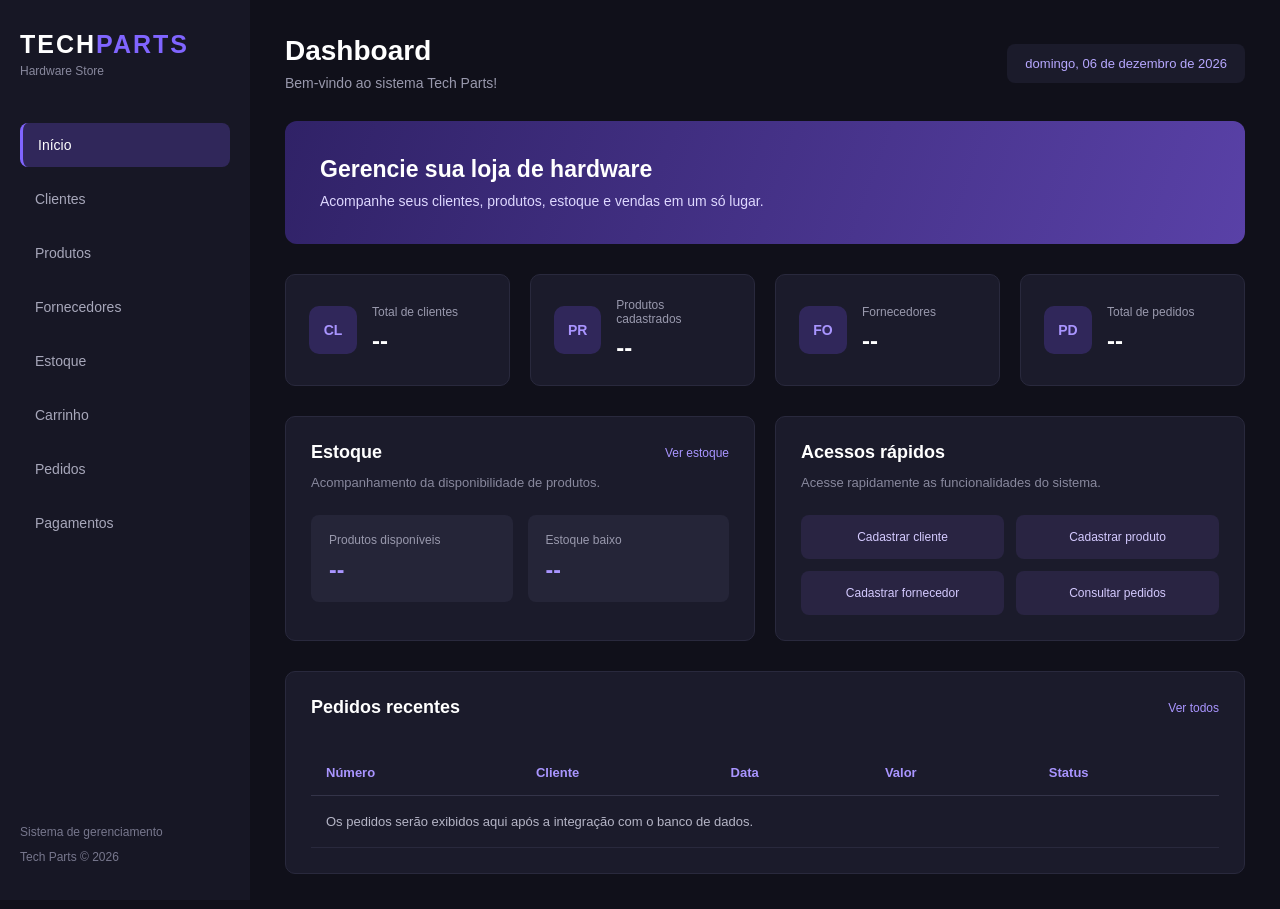
==== index.html @ 831735ef "implementaçao iniciais tudo funcionando" ====
<!DOCTYPE html>
<html lang="pt-br">
<head>
    <meta charset="UTF-8">
    <meta name="viewport" content="width=device-width, initial-scale=1.0">
    <title>Início | Tech Parts</title>
    <link rel="stylesheet" href="/css/inicial.css">
</head>

<body>

    <aside class="sidebar">
        <div class="logo">
            <h2>TECH<span>PARTS</span></h2>
            <p>Hardware Store</p>
        </div>

        <nav>
            <a href="index.html" class="ativo">Início</a>
            <a href="html/clientes.html">Clientes</a>
            <a href="html/produtos.html">Produtos</a>
            <a href="html/fornecedores.html">Fornecedores</a>
            <a href="html/estoque.html">Estoque</a>
            <a href="html/carrinho.html">Carrinho</a>
            <a href="html/pedidos.html">Pedidos</a>
            <a href="html/pagamentos.html">Pagamentos</a>
        </nav>

        <div class="sidebar-footer">
            <p>Sistema de gerenciamento</p>
            <span>Tech Parts © 2026</span>
        </div>
    </aside>

    <main class="conteudo">

        <header class="topo">
            <div>
                <h1>Dashboard</h1>
                <p>Bem-vindo ao sistema Tech Parts!</p>
            </div>

            <div class="data">
                <span id="dataAtual"></span>
            </div>
        </header>

        <section class="boas-vindas">
            <div>
                <h2>Gerencie sua loja de hardware</h2>
                <p>Acompanhe seus clientes, produtos, estoque e vendas em um só lugar.</p>
            </div>
        </section>

        <section class="resumo">
            <div class="card">
                <div class="icone">CL</div>
                <div>
                    <p>Total de clientes</p>
                    <h2 id="totalClientes">--</h2>
                </div>
            </div>

            <div class="card">
                <div class="icone">PR</div>
                <div>
                    <p>Produtos cadastrados</p>
                    <h2 id="totalProdutos">--</h2>
                </div>
            </div>

            <div class="card">
                <div class="icone">FO</div>
                <div>
                    <p>Fornecedores</p>
                    <h2 id="totalFornecedores">--</h2>
                </div>
            </div>

            <div class="card">
                <div class="icone">PD</div>
                <div>
                    <p>Total de pedidos</p>
                    <h2 id="totalPedidos">--</h2>
                </div>
            </div>
        </section>

        <section class="painel">
            <div class="painel-card">
                <div class="titulo-painel">
                    <h2>Estoque</h2>
                    <a href="html/estoque.html">Ver estoque</a>
                </div>

                <p class="descricao">Acompanhamento da disponibilidade de produtos.</p>

                <div class="estoque-info">
                    <div>
                        <span>Produtos disponíveis</span>
                        <strong id="produtosDisponiveis">--</strong>
                    </div>

                    <div>
                        <span>Estoque baixo</span>
                        <strong id="estoqueBaixo">--</strong>
                    </div>
                </div>
            </div>

            <div class="painel-card">
                <div class="titulo-painel">
                    <h2>Acessos rápidos</h2>
                </div>

                <p class="descricao">Acesse rapidamente as funcionalidades do sistema.</p>

                <div class="atalhos">
                    <a href="html/clientes.html">Cadastrar cliente</a>
                    <a href="html/produtos.html">Cadastrar produto</a>
                    <a href="html/fornecedores.html">Cadastrar fornecedor</a>
                    <a href="html/pedidos.html">Consultar pedidos</a>
                </div>
            </div>
        </section>

        <section class="pedidos">
            <div class="titulo-painel">
                <h2>Pedidos recentes</h2>
                <a href="html/pedidos.html">Ver todos</a>
            </div>

            <div class="tabela-container">
                <table>
                    <thead>
                        <tr>
                            <th>Número</th>
                            <th>Cliente</th>
                            <th>Data</th>
                            <th>Valor</th>
                            <th>Status</th>
                        </tr>
                    </thead>

                    <tbody id="listaPedidos">
                        <tr>
                            <td colspan="5">Os pedidos serão exibidos aqui após a integração com o banco de dados.</td>
                        </tr>
                    </tbody>
                </table>
            </div>
        </section>

    </main>

    <script src="/js/inicial.js"></script>

</body>
</html>
---- css/inicial.css ----
* {
    margin: 0;
    padding: 0;
    box-sizing: border-box;
    font-family: Arial, sans-serif;
}

body {
    display: flex;
    background: #10101a;
    color: #ffffff;
    min-height: 100vh;
}

.sidebar {
    width: 250px;
    min-height: 100vh;
    background: #171725;
    padding: 30px 20px;
    display: flex;
    flex-direction: column;
    position: fixed;
    left: 0;
    top: 0;
}

.logo {
    margin-bottom: 45px;
}

.logo h2 {
    font-size: 25px;
    letter-spacing: 2px;
    color: #ffffff;
}

.logo h2 span {
    color: #8065ff;
}

.logo p {
    color: #88889d;
    font-size: 12px;
    margin-top: 5px;
}

.sidebar nav {
    display: flex;
    flex-direction: column;
    gap: 10px;
}

.sidebar nav a {
    text-decoration: none;
    color: #a7a7ba;
    padding: 14px 15px;
    border-radius: 8px;
    transition: 0.3s;
    font-size: 14px;
}

.sidebar nav a:hover,
.sidebar nav a.ativo {
    background: #30275a;
    color: #ffffff;
}

.sidebar nav a.ativo {
    border-left: 3px solid #8065ff;
}

.sidebar-footer {
    margin-top: auto;
    color: #77778d;
    font-size: 12px;
    line-height: 25px;
}

.conteudo {
    margin-left: 250px;
    padding: 35px;
    width: calc(100% - 250px);
}

.topo {
    display: flex;
    justify-content: space-between;
    align-items: center;
    margin-bottom: 30px;
}

.topo h1 {
    font-size: 28px;
    margin-bottom: 8px;
}

.topo p {
    color: #9999ad;
    font-size: 14px;
}

.data {
    background: #1b1b2b;
    padding: 12px 18px;
    border-radius: 8px;
    color: #b7a8ff;
    font-size: 13px;
}

.boas-vindas {
    background: linear-gradient(110deg, #302267, #5941a7);
    padding: 35px;
    border-radius: 12px;
    margin-bottom: 30px;
}

.boas-vindas h2 {
    font-size: 23px;
    margin-bottom: 10px;
}

.boas-vindas p {
    color: #ded8ff;
    font-size: 14px;
}

.resumo {
    display: grid;
    grid-template-columns: repeat(4, 1fr);
    gap: 20px;
    margin-bottom: 30px;
}

.card {
    background: #1b1b2b;
    padding: 23px;
    border-radius: 10px;
    display: flex;
    align-items: center;
    gap: 15px;
    border: 1px solid #29293d;
}

.icone {
    width: 48px;
    height: 48px;
    background: #30275a;
    color: #a995ff;
    display: flex;
    align-items: center;
    justify-content: center;
    border-radius: 10px;
    font-weight: bold;
    font-size: 14px;
}

.card p {
    color: #9999ad;
    font-size: 12px;
    margin-bottom: 8px;
}

.card h2 {
    font-size: 24px;
}

.painel {
    display: grid;
    grid-template-columns: 1fr 1fr;
    gap: 20px;
    margin-bottom: 30px;
}

.painel-card,
.pedidos {
    background: #1b1b2b;
    padding: 25px;
    border-radius: 10px;
    border: 1px solid #29293d;
}

.titulo-painel {
    display: flex;
    justify-content: space-between;
    align-items: center;
    margin-bottom: 12px;
}

.titulo-painel h2 {
    font-size: 18px;
}

.titulo-painel a {
    color: #a995ff;
    text-decoration: none;
    font-size: 12px;
}

.titulo-painel a:hover {
    color: #ffffff;
}

.descricao {
    color: #88889d;
    font-size: 13px;
    margin-bottom: 25px;
}

.estoque-info {
    display: flex;
    gap: 15px;
}

.estoque-info div {
    flex: 1;
    background: #252538;
    padding: 18px;
    border-radius: 8px;
}

.estoque-info span {
    display: block;
    color: #9999ad;
    font-size: 12px;
    margin-bottom: 10px;
}

.estoque-info strong {
    font-size: 23px;
    color: #a995ff;
}

.atalhos {
    display: grid;
    grid-template-columns: 1fr 1fr;
    gap: 12px;
}

.atalhos a {
    background: #292442;
    padding: 15px;
    border-radius: 8px;
    color: #d4caff;
    text-decoration: none;
    text-align: center;
    font-size: 12px;
    transition: 0.3s;
}

.atalhos a:hover {
    background: #49378a;
    color: #ffffff;
}

.tabela-container {
    overflow-x: auto;
}

table {
    width: 100%;
    border-collapse: collapse;
    margin-top: 20px;
}

th {
    text-align: left;
    color: #a995ff;
    font-size: 13px;
    padding: 15px;
    border-bottom: 1px solid #343449;
}

td {
    padding: 18px 15px;
    color: #b5b5c6;
    font-size: 13px;
    border-bottom: 1px solid #29293d;
}

@media (max-width: 1100px) {
    .resumo {
        grid-template-columns: repeat(2, 1fr);
    }
}

@media (max-width: 750px) {
    body {
        display: block;
    }

    .sidebar {
        position: relative;
        width: 100%;
        min-height: auto;
    }

    .sidebar nav {
        display: grid;
        grid-template-columns: repeat(2, 1fr);
    }

    .sidebar-footer {
        margin-top: 20px;
    }

    .conteudo {
        margin-left: 0;
        width: 100%;
        padding: 20px;
    }

    .painel {
        grid-template-columns: 1fr;
    }

    .topo {
        gap: 15px;
        flex-wrap: wrap;
    }
}

@media (max-width: 450px) {
    .resumo {
        grid-template-columns: 1fr;
    }

    .atalhos {
        grid-template-columns: 1fr;
    }

    .estoque-info {
        flex-direction: column;
    }
}
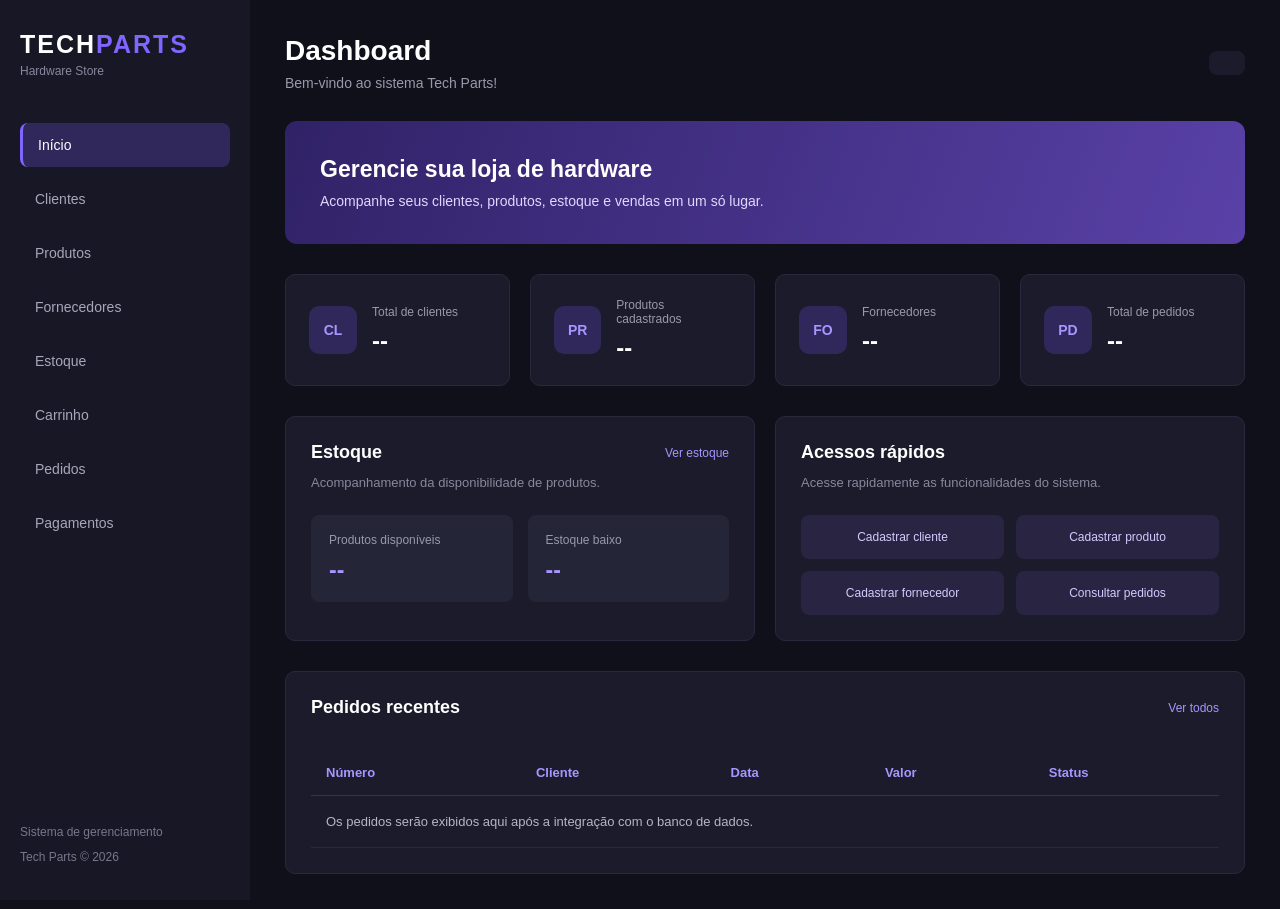
==== commit bfcab354: "atualizei" ====
--- a/index.html
+++ b/index.html
@@ -4,7 +4,7 @@
     <meta charset="UTF-8">
     <meta name="viewport" content="width=device-width, initial-scale=1.0">
     <title>Início | Tech Parts</title>
-    <link rel="stylesheet" href="/css/inicial.css">
+    <link rel="stylesheet" href="css/inicial.css">
 </head>
 
 <body>
